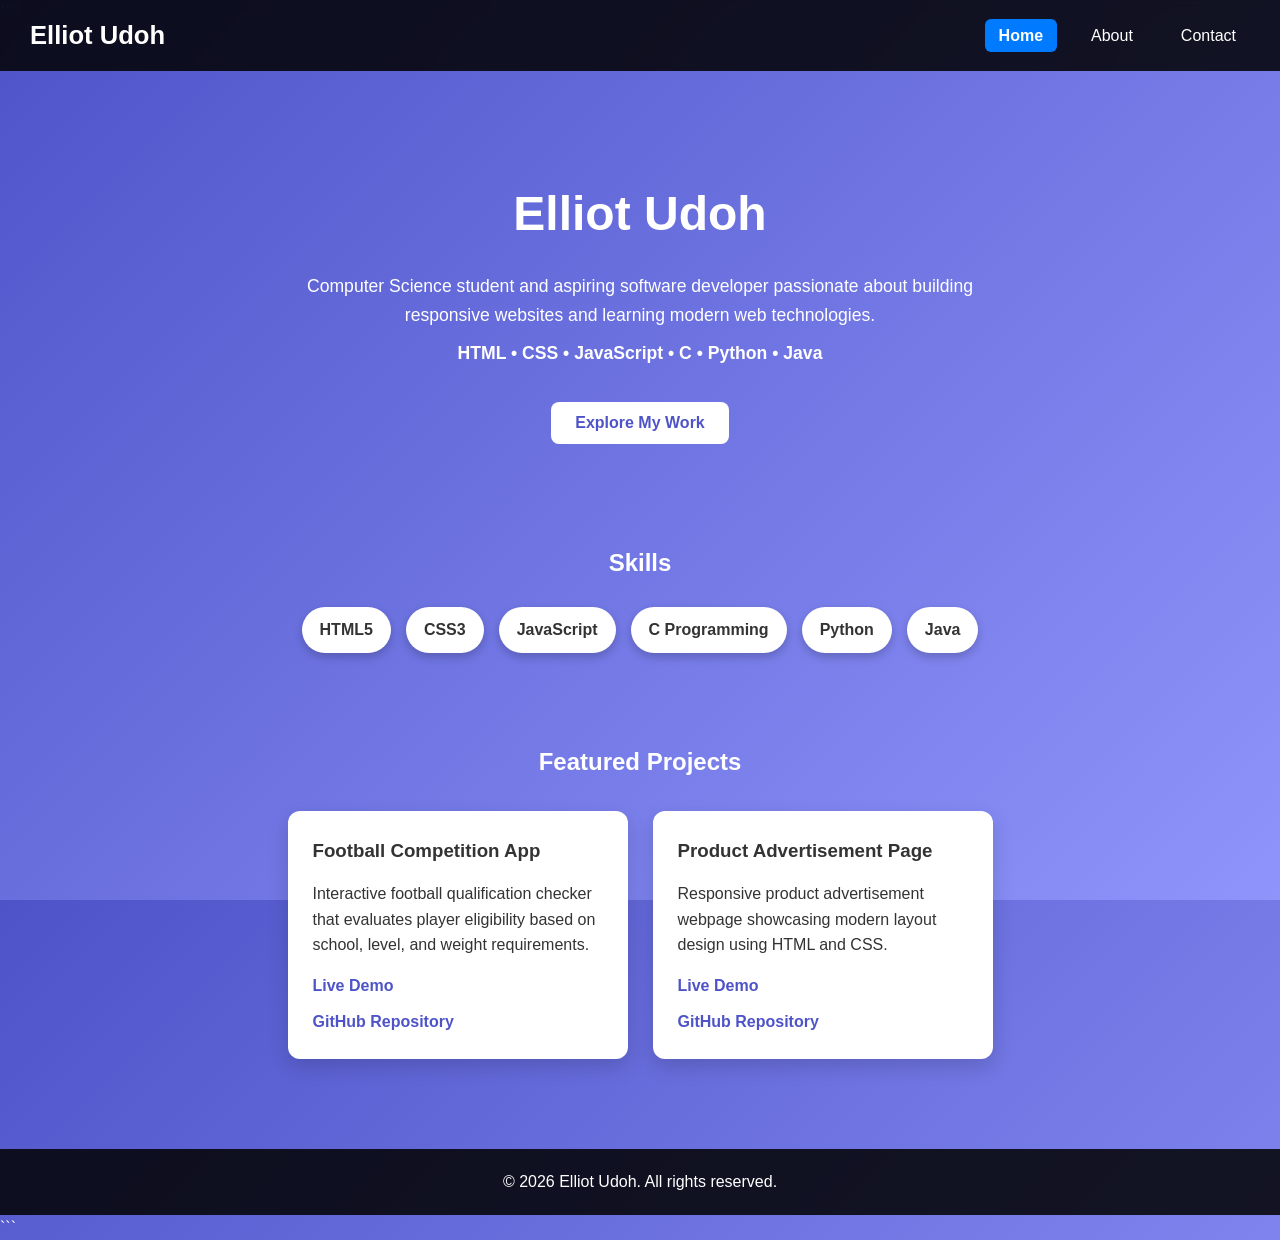
==== index.html @ 2a38c635 "Edit index.html" ====
<!doctype html>

<html lang="en">
  <head>
    <meta charset="UTF-8" />
    <meta name="viewport" content="width=device-width, initial-scale=1.0" />
    <title>Elliot Udoh | Portfolio</title>
    <link rel="stylesheet" href="style.css" />
  </head>

  <body>
    <div class="wrap">
      ```
      <header>
        <nav class="navbar">
          <div class="logo">Elliot Udoh</div>

          <ul class="nav-links">
            <li><a href="index.html">Home</a></li>
            <li><a href="about.html">About</a></li>
            <li><a href="contact.html">Contact</a></li>
          </ul>
        </nav>
      </header>

      <main>
        <section class="h">
          <h1>Elliot Udoh</h1>

          <p>
            Computer Science student and aspiring software developer passionate
            about building responsive websites and learning modern web
            technologies.
          </p>

          <p class="hero-skills">HTML • CSS • JavaScript • C • Python • Java</p>

          <button id="learnMoreBtn">Explore My Work</button>
        </section>

        <section class="skills">
          <h2>Skills</h2>

          <div class="skills-container">
            <span>HTML5</span>
            <span>CSS3</span>
            <span>JavaScript</span>
            <span>C Programming</span>
            <span>Python</span>
            <span>Java</span>
          </div>
        </section>

        <section class="projects">
          <h2>Featured Projects</h2>

          <div class="project-list">
            <div class="project">
              <h3>Football Competition App</h3>

              <p>
                Interactive football qualification checker that evaluates player
                eligibility based on school, level, and weight requirements.
              </p>

              <div class="project-links">
                <a
                  href="https://3-lliott.github.io/Football-competition-app/"
                  target="_blank"
                >
                  Live Demo
                </a>

                <a
                  href="https://github.com/3-lliott/Football-competition-app"
                  target="_blank"
                >
                  GitHub Repository
                </a>
              </div>
            </div>

            <div class="project">
              <h3>Product Advertisement Page</h3>

              <p>
                Responsive product advertisement webpage showcasing modern
                layout design using HTML and CSS.
              </p>

              <div class="project-links">
                <a
                  href="https://3-lliott.github.io/Product-ad-app/"
                  target="_blank"
                >
                  Live Demo
                </a>

                <a
                  href="https://github.com/3-lliott/Product-ad-app"
                  target="_blank"
                >
                  GitHub Repository
                </a>
              </div>
            </div>
          </div>
        </section>
      </main>

      <footer>
        <p>&copy; 2026 Elliot Udoh. All rights reserved.</p>
      </footer>
      ```
    </div>

    <script src="script.js"></script>
  </body>
</html>
---- style.css ----
* {
  margin: 0;
  padding: 0;
  box-sizing: border-box;
  font-family: Arial, Helvetica, sans-serif;
}

html,
body {
  height: 100%;
  background: linear-gradient(135deg, #4e54c8, #8f94fb);
  color: white;
  line-height: 1.6;
}

/* Layout */

.wrap {
  min-height: 100vh;
  display: flex;
  flex-direction: column;
}

main {
  flex: 1;
  padding-top: 90px;
}

/* Navigation */

.navbar {
  position: fixed;
  top: 0;
  width: 100%;
  z-index: 1000;

  display: flex;
  justify-content: space-between;
  align-items: center;

  padding: 15px 30px;

  background: rgba(0, 0, 0, 0.85);
  backdrop-filter: blur(5px);
}

.logo {
  font-size: 1.6rem;
  font-weight: bold;
}

.nav-links {
  list-style: none;
  display: flex;
  gap: 20px;
}

.nav-links a {
  text-decoration: none;
  color: white;
  padding: 8px 14px;
  border-radius: 6px;
  transition: 0.3s ease;
}

.nav-links a:hover {
  background-color: rgba(255, 255, 255, 0.2);
}

.nav-links a.active {
  background-color: #007bff;
  font-weight: bold;
}

/* Hero Section */

.h {
  text-align: center;
  padding: 60px 20px;
}

.h h1 {
  font-size: 3rem;
  margin-bottom: 20px;
}

.h p {
  max-width: 700px;
  margin: 10px auto;
  font-size: 1.1rem;
}

.hero-skills {
  font-weight: bold;
  margin-top: 20px;
}

#learnMoreBtn {
  margin-top: 25px;
  padding: 12px 24px;
  border: none;
  border-radius: 8px;
  cursor: pointer;

  background: white;
  color: #4e54c8;

  font-size: 1rem;
  font-weight: bold;

  transition: 0.3s ease;
}

#learnMoreBtn:hover {
  transform: translateY(-2px);
}

/* Content Sections */

.content,
.about-section,
.contact-section {
  max-width: 900px;
  margin: 0 auto;
  padding: 40px 20px;
}

.about-section h1,
.contact-section h1 {
  margin-bottom: 20px;
  text-align: center;
}

.about-section h2 {
  margin-top: 30px;
  margin-bottom: 15px;
}

.about-section p,
.contact-section p {
  margin-bottom: 15px;
}

/* Skills */

.skills {
  text-align: center;
  padding: 40px 20px;
}

.skills h2 {
  margin-bottom: 25px;
}

.skills-container {
  display: flex;
  flex-wrap: wrap;
  justify-content: center;
  gap: 15px;
}

.skills-container span {
  background: white;
  color: #333;

  padding: 10px 18px;

  border-radius: 999px;

  font-weight: bold;

  box-shadow: 0 4px 10px rgba(0, 0, 0, 0.2);
}

/* Projects */

.projects {
  padding: 50px 20px;
}

.projects h2 {
  text-align: center;
  margin-bottom: 30px;
}

.project-list {
  display: flex;
  flex-wrap: wrap;
  justify-content: center;
  gap: 25px;
}

.project {
  width: 340px;

  background: white;
  color: #333;

  border-radius: 12px;

  padding: 25px;

  box-shadow: 0 8px 20px rgba(0, 0, 0, 0.15);

  transition: transform 0.3s ease;
}

.project:hover {
  transform: translateY(-5px);
}

.project h3 {
  margin-bottom: 15px;
}

.project p {
  margin-bottom: 12px;
}

.project-links {
  margin-top: 15px;

  display: flex;
  flex-direction: column;
  gap: 10px;
}

.project-links a {
  text-decoration: none;
  color: #4e54c8;
  font-weight: bold;
}

.project-links a:hover {
  text-decoration: underline;
}

/* Contact Card */

.contact-card {
  background: white;
  color: #333;

  max-width: 700px;

  margin: 30px auto;

  padding: 30px;

  border-radius: 12px;

  box-shadow: 0 8px 20px rgba(0, 0, 0, 0.2);
}

.contact-card h2 {
  margin-top: 20px;
  margin-bottom: 10px;
}

.contact-card h2:first-child {
  margin-top: 0;
}

.contact-card a {
  color: #4e54c8;
  text-decoration: none;
  font-weight: bold;
}

.contact-card a:hover {
  text-decoration: underline;
}

/* Footer */

footer {
  text-align: center;

  padding: 20px;

  background: rgba(0, 0, 0, 0.85);

  margin-top: 40px;
}

/* Responsive Design */

@media (max-width: 768px) {
  .navbar {
    flex-direction: column;
    gap: 15px;
    padding: 15px;
  }

  main {
    padding-top: 120px;
  }

  .nav-links {
    flex-wrap: wrap;
    justify-content: center;
  }

  .h h1 {
    font-size: 2.2rem;
  }

  .project {
    width: 100%;
    max-width: 400px;
  }

  .contact-card {
    width: 100%;
  }
}

@media (max-width: 480px) {
  .h h1 {
    font-size: 1.8rem;
  }

  .h p {
    font-size: 1rem;
  }

  .skills-container span {
    font-size: 0.9rem;
  }
}
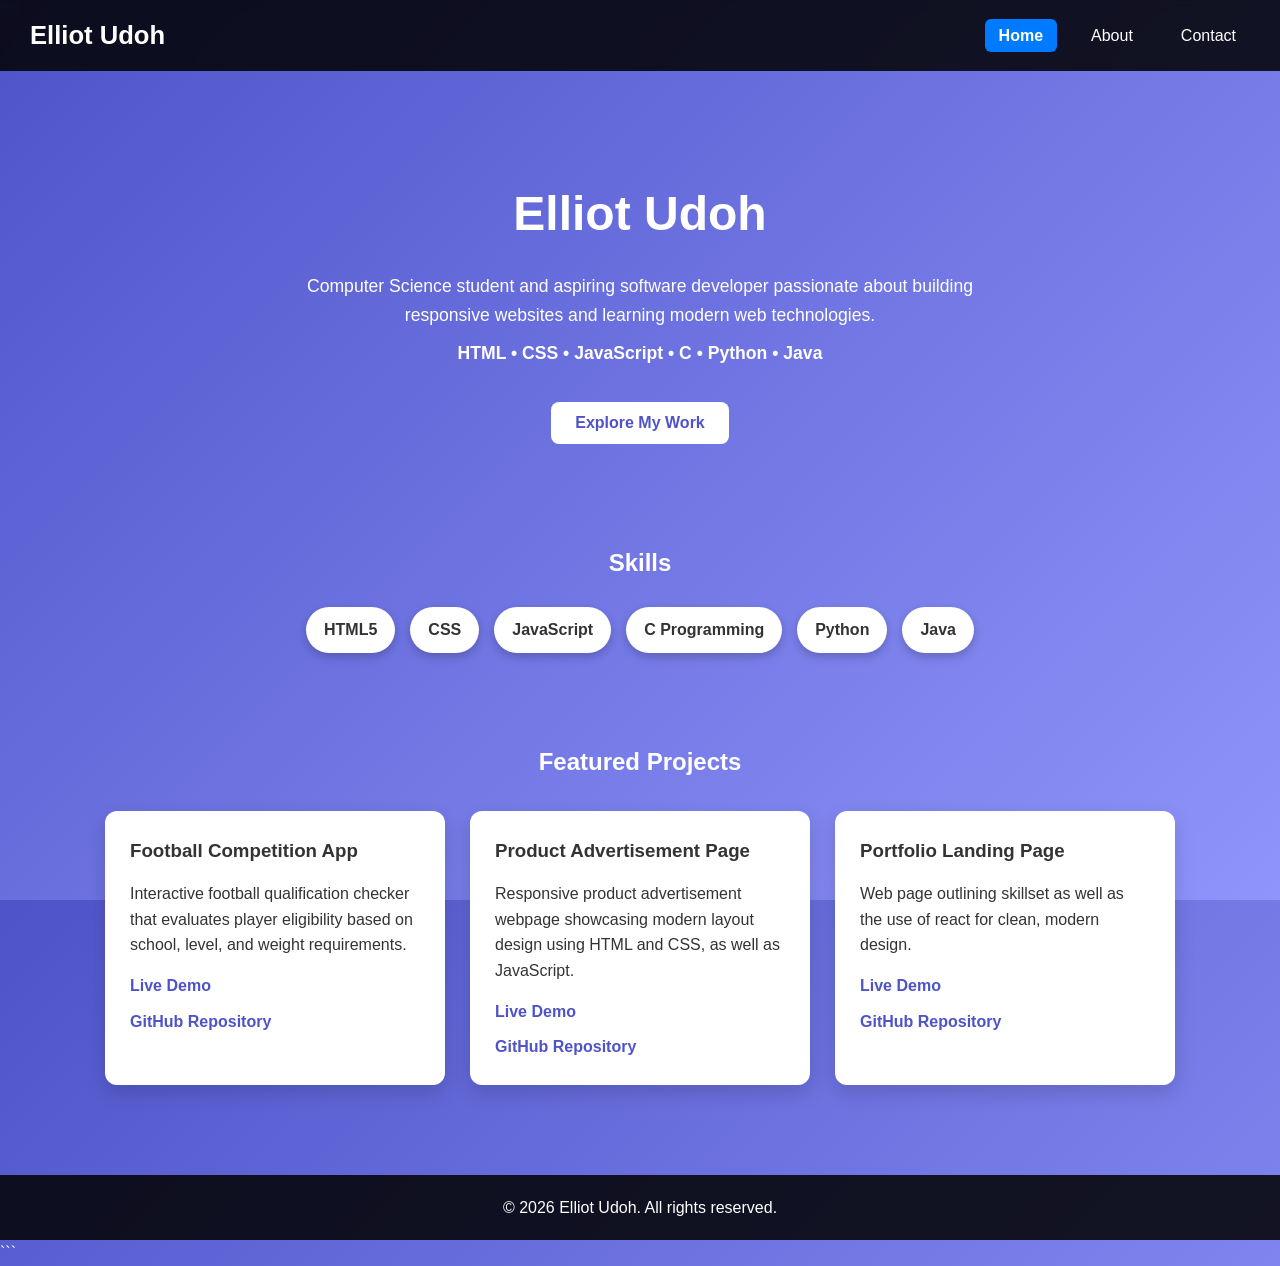
==== commit 658b051d: "edit code" ====
--- a/index.html
+++ b/index.html
@@ -43,7 +43,7 @@
 
           <div class="skills-container">
             <span>HTML5</span>
-            <span>CSS3</span>
+            <span>CSS</span>
             <span>JavaScript</span>
             <span>C Programming</span>
             <span>Python</span>
@@ -85,7 +85,7 @@
 
               <p>
                 Responsive product advertisement webpage showcasing modern
-                layout design using HTML and CSS.
+                layout design using HTML and CSS, as well as JavaScript.
               </p>
 
               <div class="project-links">
@@ -104,6 +104,24 @@
                 </a>
               </div>
             </div>
+            <div class="project">
+              <h3>Portfolio Landing Page</h3>
+
+              <p>
+                Web page outlining skillset as well as the use of react for
+                clean, modern design.
+              </p>
+
+              <div class="project-links">
+                <a href="https://3-lliott.github.io/react-pro/" target="_blank">
+                  Live Demo
+                </a>
+
+                <a href="https://github.com/3-lliott/react-pro" target="_blank">
+                  GitHub Repository
+                </a>
+              </div>
+            </div>
           </div>
         </section>
       </main>
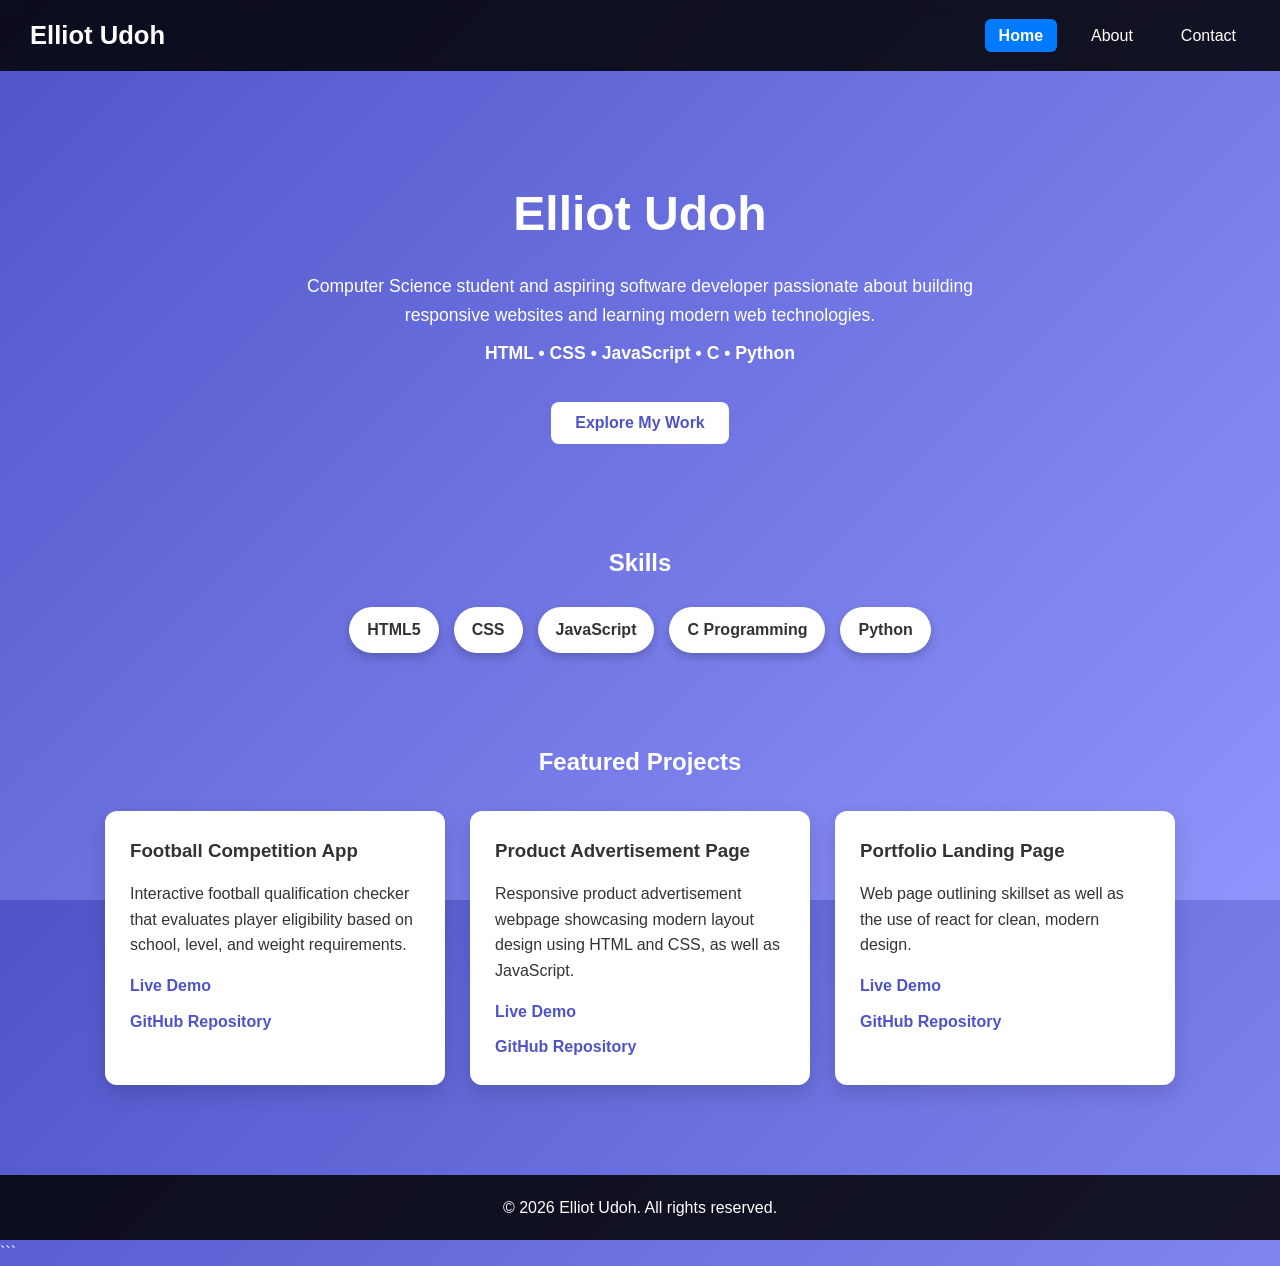
==== commit 5d8acaf4: "remove "Java"" ====
--- a/index.html
+++ b/index.html
@@ -33,7 +33,7 @@
             technologies.
           </p>
 
-          <p class="hero-skills">HTML • CSS • JavaScript • C • Python • Java</p>
+          <p class="hero-skills">HTML • CSS • JavaScript • C • Python</p>
 
           <button id="learnMoreBtn">Explore My Work</button>
         </section>
@@ -47,7 +47,6 @@
             <span>JavaScript</span>
             <span>C Programming</span>
             <span>Python</span>
-            <span>Java</span>
           </div>
         </section>
 
